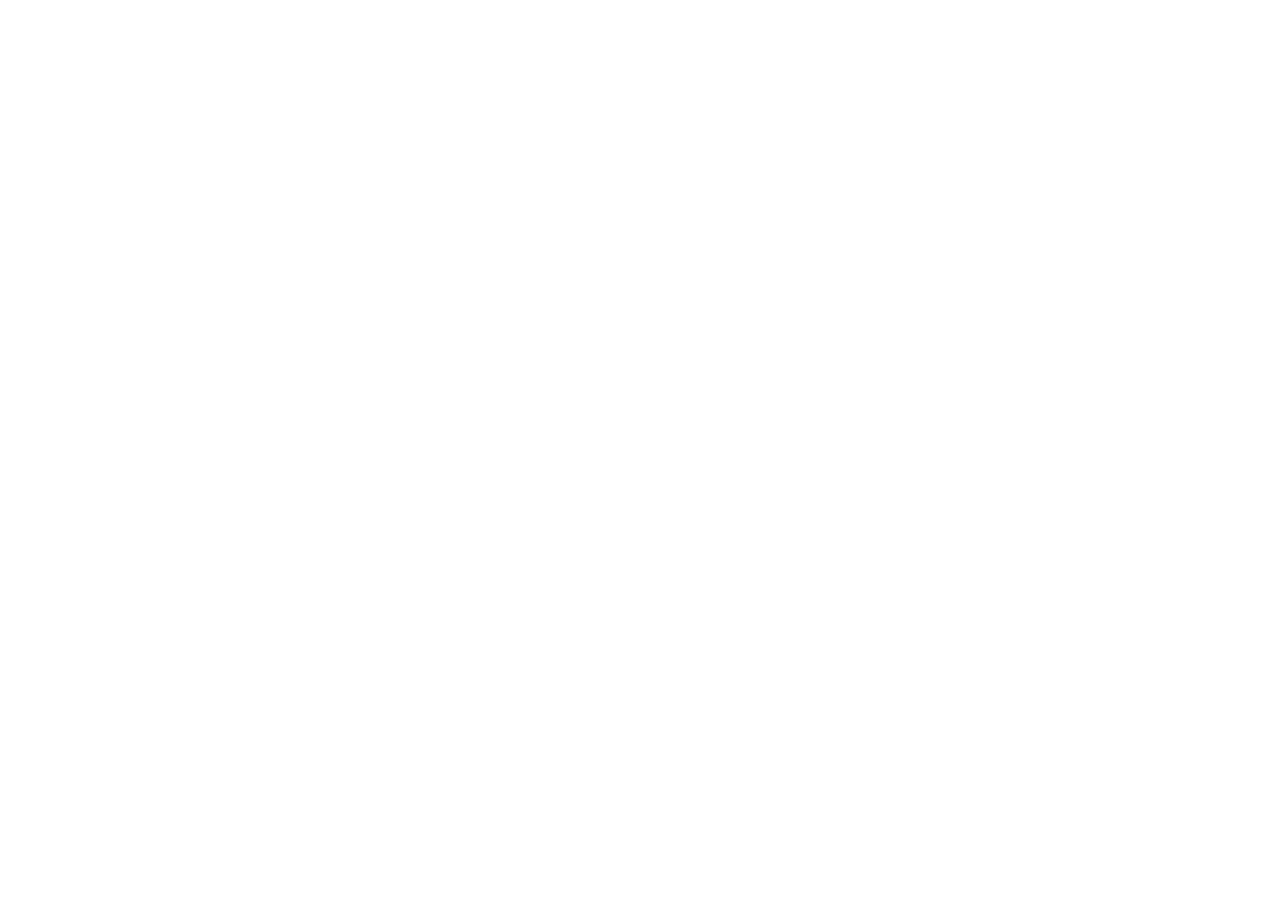
==== bestilling.html @ 7651284a "bare html" ====
<!DOCTYPE html>
<html lang="en">
<head>
    <meta charset="UTF-8">
    <meta http-equiv="X-UA-Compatible" content="IE=edge">
    <meta name="viewport" content="width=device-width, initial-scale=1.0">
    <title>Gallery/Bestilling</title>
    <link rel="stylesheet" href="">
    <script src="" defer></script>
</head>
<body>
    <section id="gallery"></section>
</body>
</html>
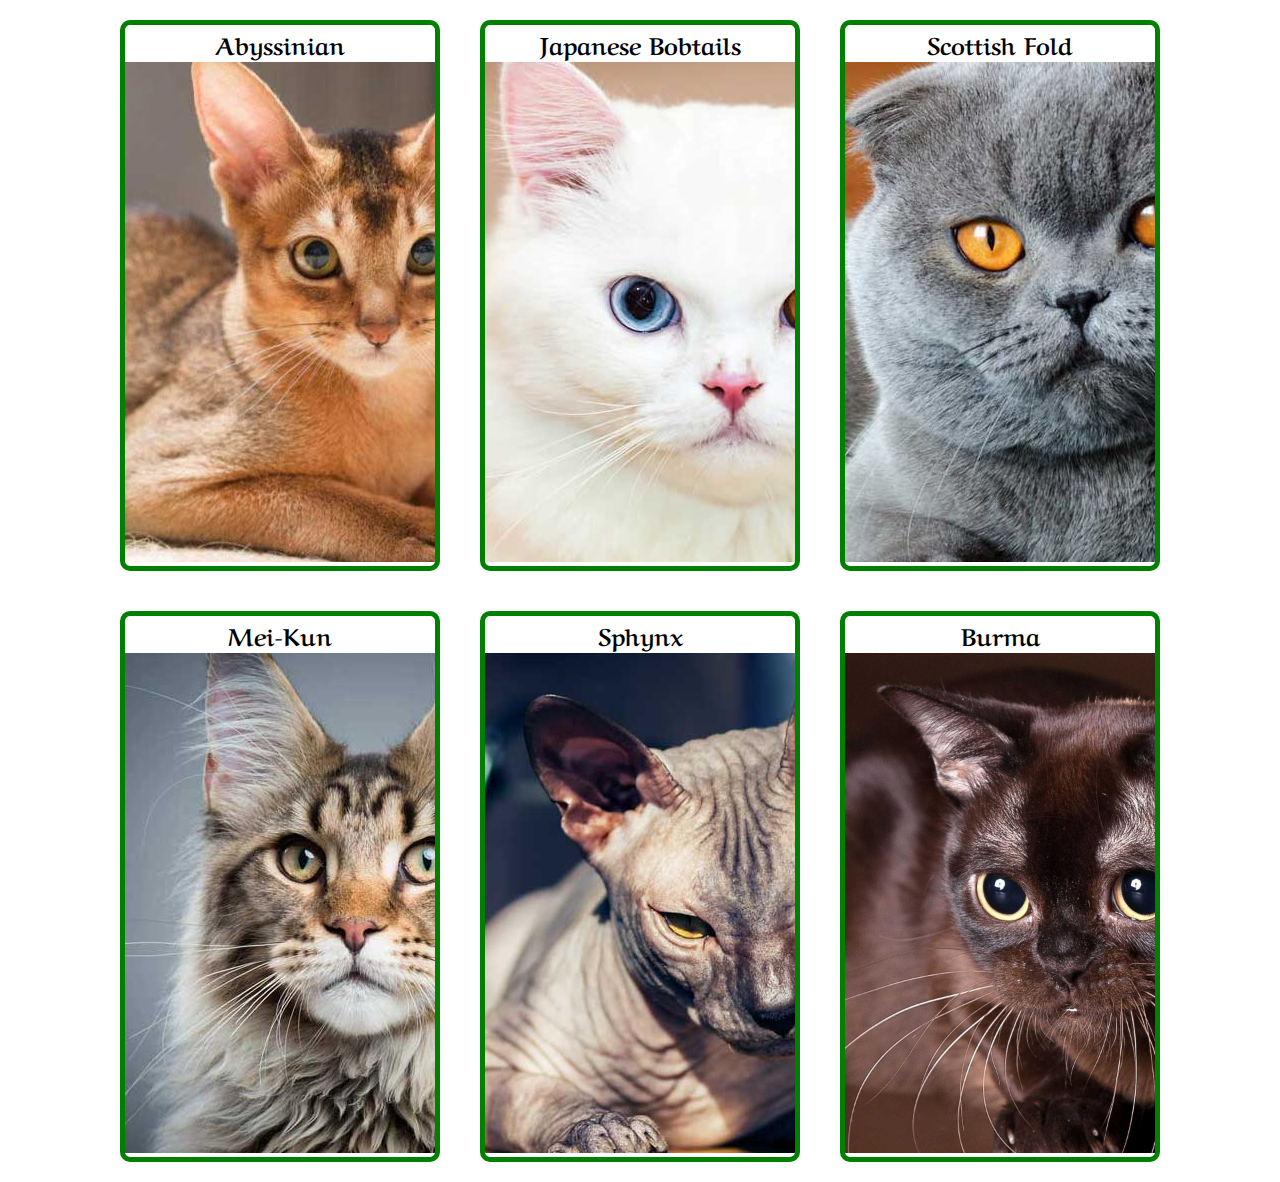
==== commit 8f8cdda9: "JS Gallery" ====
--- a/bestilling.html
+++ b/bestilling.html
@@ -5,8 +5,8 @@
     <meta http-equiv="X-UA-Compatible" content="IE=edge">
     <meta name="viewport" content="width=device-width, initial-scale=1.0">
     <title>Gallery/Bestilling</title>
-    <link rel="stylesheet" href="">
-    <script src="" defer></script>
+    <link rel="stylesheet" href="/assets/css/main.css">
+    <script src="/assets/js/main.js" defer></script>
 </head>
 <body>
     <section id="gallery"></section>
--- a/assets/css/main.css
+++ b/assets/css/main.css
@@ -0,0 +1,85 @@
+@import url("https://fonts.googleapis.com/css2?family=Aref+Ruqaa+Ink&display=swap");
+* {
+  margin: 0;
+  padding: 0;
+  box-sizing: border-box;
+  overflow-x: hidden;
+}
+
+.katstyle {
+  display: grid;
+  margin-right: 100px;
+  margin-left: 100px;
+  grid-template-columns: 1fr 1fr 1fr;
+}
+
+.katstyle figure {
+  border: 5px solid green;
+  height: auto;
+  border-radius: 10px;
+  text-align: center;
+  margin: 20px;
+}
+
+.katstyle img {
+  width: 500px;
+  height: 500px;
+}
+
+* {
+  margin: 0;
+  padding: 0;
+  box-sizing: border-box;
+  overflow-x: hidden;
+}
+
+.katstyle {
+  display: grid;
+  margin-right: 100px;
+  margin-left: 100px;
+  grid-template-columns: 1fr 1fr 1fr;
+}
+
+.katstyle figure {
+  border: 5px solid green;
+  height: auto;
+  border-radius: 10px;
+  text-align: center;
+  margin: 20px;
+}
+
+.katstyle img {
+  width: 500px;
+  height: 500px;
+}
+
+* {
+  margin: 0;
+  padding: 0;
+  box-sizing: border-box;
+  overflow-x: hidden;
+}
+
+.katstyle {
+  display: grid;
+  margin-right: 100px;
+  margin-left: 100px;
+  grid-template-columns: 1fr 1fr 1fr;
+}
+
+.katstyle figure {
+  border: 5px solid green;
+  height: auto;
+  border-radius: 10px;
+  text-align: center;
+  margin: 20px;
+}
+
+.katstyle img {
+  width: 500px;
+  height: 500px;
+}
+
+.katstyle h2 {
+  font-family: "Aref Ruqaa Ink", serif;
+}/*# sourceMappingURL=main.css.map */